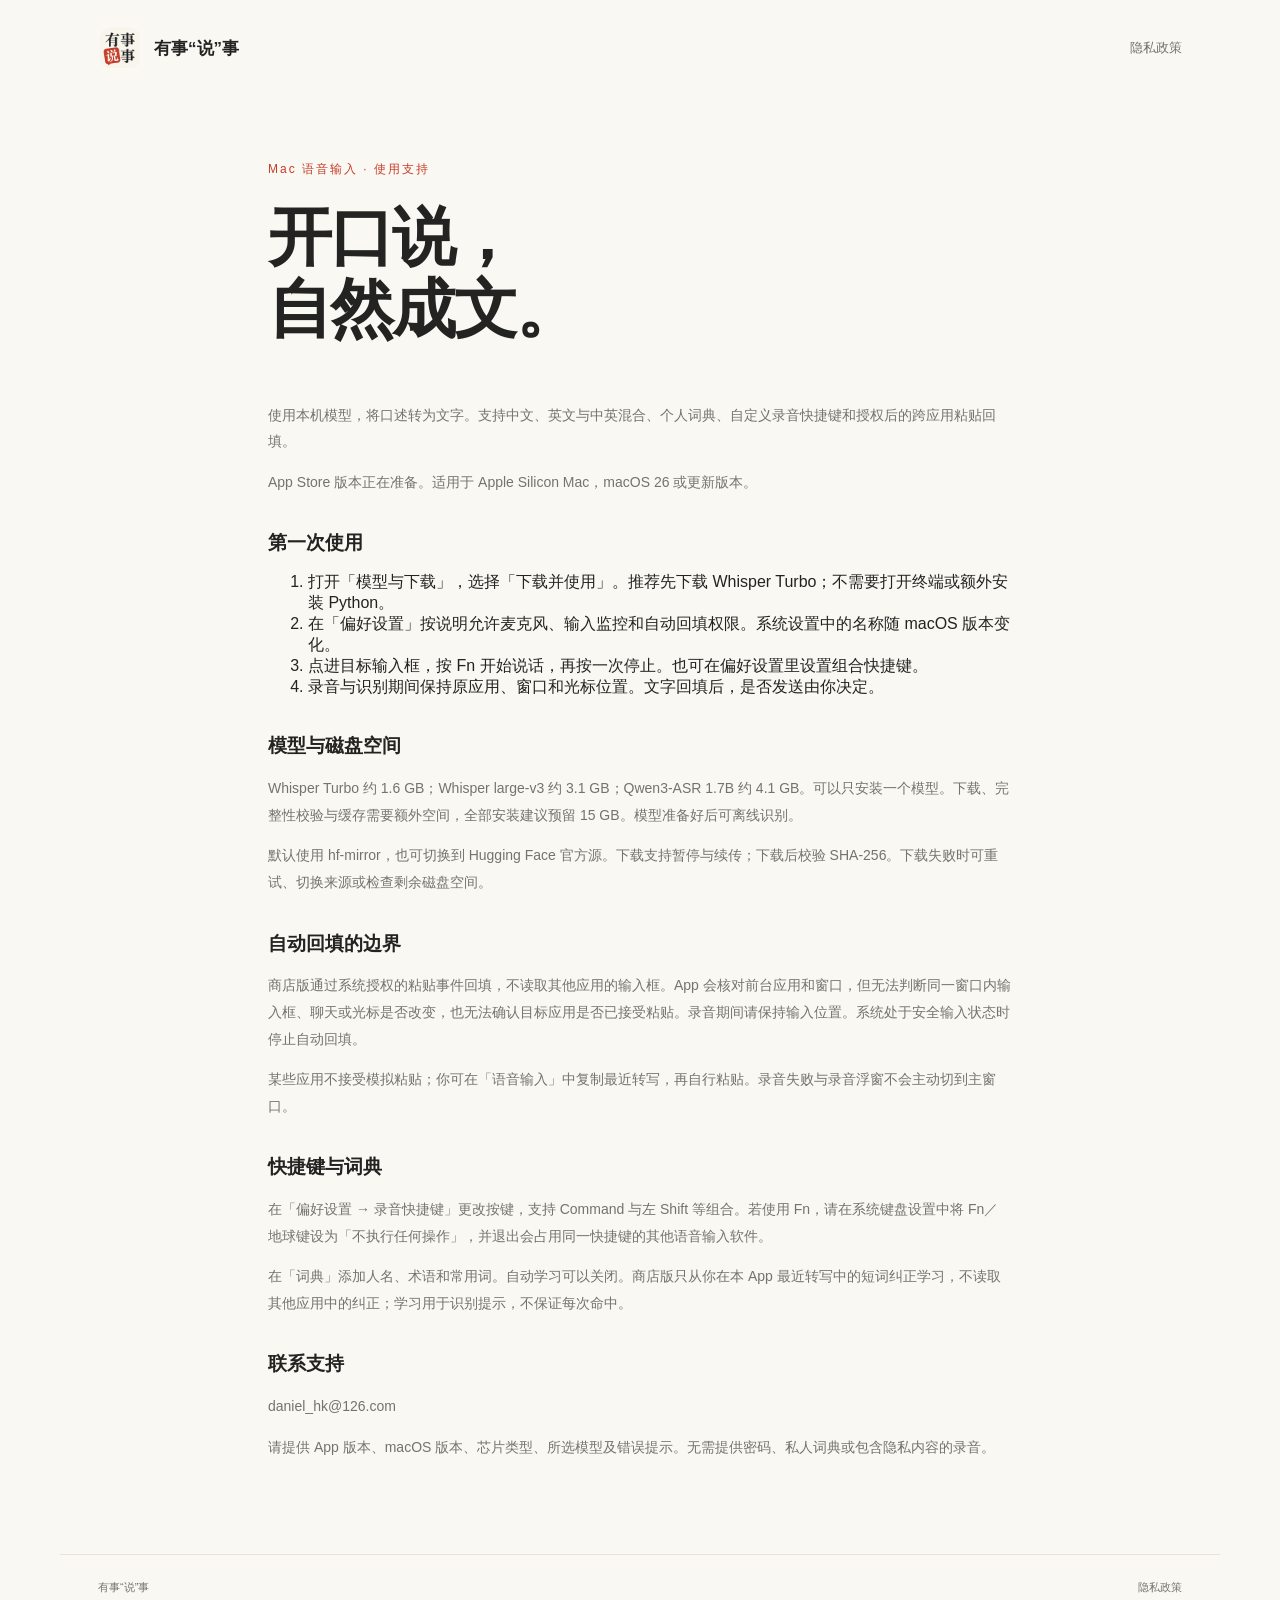
==== index.html @ 4fef999d "Publish support and privacy pages for the Mac app" ====
<!doctype html>
<html lang="zh-CN"><head><meta charset="utf-8"><meta name="viewport" content="width=device-width,initial-scale=1"><meta name="description" content="有事说事 Mac 语音输入的使用帮助、模型下载说明与联系支持。"><title>有事“说”事 · 使用支持</title><link rel="stylesheet" href="styles.css"></head>
<body><header><a class="brand" href="index.html"><img src="logo.png" alt="有事说事标志"><span>有事“说”事</span></a><nav><a href="privacy.html">隐私政策</a></nav></header>
<main class="policy"><div class="eyebrow">Mac 语音输入 · 使用支持</div><h1>开口说，<br>自然成文。</h1><p>使用本机模型，将口述转为文字。支持中文、英文与中英混合、个人词典、自定义录音快捷键和授权后的跨应用粘贴回填。</p><p>App Store 版本正在准备。适用于 Apple Silicon Mac，macOS 26 或更新版本。</p>
<h2>第一次使用</h2><ol><li>打开「模型与下载」，选择「下载并使用」。推荐先下载 Whisper Turbo；不需要打开终端或额外安装 Python。</li><li>在「偏好设置」按说明允许麦克风、输入监控和自动回填权限。系统设置中的名称随 macOS 版本变化。</li><li>点进目标输入框，按 Fn 开始说话，再按一次停止。也可在偏好设置里设置组合快捷键。</li><li>录音与识别期间保持原应用、窗口和光标位置。文字回填后，是否发送由你决定。</li></ol>
<h2>模型与磁盘空间</h2><p>Whisper Turbo 约 1.6 GB；Whisper large-v3 约 3.1 GB；Qwen3-ASR 1.7B 约 4.1 GB。可以只安装一个模型。下载、完整性校验与缓存需要额外空间，全部安装建议预留 15 GB。模型准备好后可离线识别。</p><p>默认使用 hf-mirror，也可切换到 Hugging Face 官方源。下载支持暂停与续传；下载后校验 SHA-256。下载失败时可重试、切换来源或检查剩余磁盘空间。</p>
<h2>自动回填的边界</h2><p>商店版通过系统授权的粘贴事件回填，不读取其他应用的输入框。App 会核对前台应用和窗口，但无法判断同一窗口内输入框、聊天或光标是否改变，也无法确认目标应用是否已接受粘贴。录音期间请保持输入位置。系统处于安全输入状态时停止自动回填。</p><p>某些应用不接受模拟粘贴；你可在「语音输入」中复制最近转写，再自行粘贴。录音失败与录音浮窗不会主动切到主窗口。</p>
<h2>快捷键与词典</h2><p>在「偏好设置 → 录音快捷键」更改按键，支持 Command 与左 Shift 等组合。若使用 Fn，请在系统键盘设置中将 Fn／地球键设为「不执行任何操作」，并退出会占用同一快捷键的其他语音输入软件。</p><p>在「词典」添加人名、术语和常用词。自动学习可以关闭。商店版只从你在本 App 最近转写中的短词纠正学习，不读取其他应用中的纠正；学习用于识别提示，不保证每次命中。</p>
<h2>联系支持</h2><p><a href="mailto:daniel_hk@126.com">daniel_hk@126.com</a></p><p>请提供 App 版本、macOS 版本、芯片类型、所选模型及错误提示。无需提供密码、私人词典或包含隐私内容的录音。</p></main>
<footer><span>有事“说”事</span><a href="privacy.html">隐私政策</a></footer></body></html>
---- styles.css ----
@charset "UTF-8";
:root{--paper:#faf8f3;--ink:#232321;--muted:#74736e;--accent:#c63d29;--line:#e8e4dc;font-family:-apple-system,BlinkMacSystemFont,"PingFang SC",sans-serif;color:var(--ink);background:var(--paper)}*{box-sizing:border-box}body{margin:0}a{color:inherit;text-decoration:none}header,main,footer{max-width:1160px;margin:auto}header{padding:26px 38px;display:flex;align-items:center;justify-content:space-between}.brand{display:flex;align-items:center;gap:12px;font-size:17px;font-weight:650}.brand img{width:44px;height:44px;border-radius:11px}nav{display:flex;gap:28px;font-size:13px;color:var(--muted)}nav a:hover,footer a:hover{color:var(--accent)}main{padding:0 38px}.hero{padding:75px 0 92px;border-bottom:1px solid var(--line)}.eyebrow{font-size:12px;letter-spacing:2px;color:var(--accent)}h1{font-family:"Songti SC","STSong",serif;font-size:clamp(72px,8vw,112px);line-height:1.13;letter-spacing:-5px;margin:24px 0 28px;font-weight:800}h1 span{color:var(--accent)}.intro{font-size:19px;line-height:1.9;color:var(--muted);margin:0 0 30px}.download{display:flex;align-items:center;gap:16px;flex-wrap:wrap}.button{border:0;display:inline-flex;align-items:center;gap:15px;padding:15px 24px;border-radius:100px;background:var(--ink);color:white;font-size:15px;font-weight:550}.button:hover{background:var(--accent)}.preview{font-size:14px;padding:14px 22px;background:#ece8de;border-radius:100px;color:#716858}.fine{font-size:11px;color:var(--muted);margin:15px 0}.note{font-size:12px;color:var(--muted);line-height:1.8}.features{display:grid;grid-template-columns:repeat(3,1fr);gap:40px;padding:48px 0 70px}.number{font-size:11px;color:var(--accent);letter-spacing:2px}.features h2{font-size:19px;margin-top:20px}.features p,.start p,.faq p,.policy p{font-size:14px;color:var(--muted);line-height:1.9}.start{display:grid;grid-template-columns:1fr 1fr;gap:60px;padding:65px 0;border-top:1px solid var(--line);border-bottom:1px solid var(--line);scroll-margin-top:25px}.start h2{font-family:"Songti SC",serif;font-size:48px;line-height:1.35;margin:18px 0}.start ol{margin:0;list-style:none;padding:0;counter-reset:steps}.start li{position:relative;padding:0 0 20px 46px;counter-increment:steps}.start li:before{content:counter(steps,decimal-leading-zero);position:absolute;left:0;top:3px;color:var(--accent);font-size:12px}.start li strong{font-size:16px}.start li p{margin:8px 0}.faq{padding:55px 0 70px;max-width:770px}.faq>h2{font-size:25px;margin-bottom:28px}details{border-bottom:1px solid var(--line);padding:19px 0}summary{cursor:pointer;font-size:15px;font-weight:550}details p{margin:14px 0 3px}footer{padding:25px 38px 38px;border-top:1px solid var(--line);font-size:11px;color:var(--muted);display:flex;justify-content:space-between;gap:15px}.policy{max-width:820px;padding-top:65px;padding-bottom:80px}.policy h1{font-size:64px;letter-spacing:-2px;margin-bottom:55px}.policy h2{font-size:19px;margin-top:35px}.checksum{font-size:11px;color:var(--muted);word-break:break-all;max-width:680px;line-height:1.8}.download-note{font-size:12px;color:var(--muted)}@media(max-width:700px){header{padding:20px 22px}.brand{font-size:15px}.brand img{width:35px;height:35px}nav{gap:15px;font-size:12px}main{padding:0 24px}.hero{padding:55px 0 65px}h1{letter-spacing:-3px}.intro{font-size:16px}.features{grid-template-columns:1fr;gap:22px;padding:35px 0 48px}.features article{padding:10px 0}.features h2{margin:13px 0}.start{grid-template-columns:1fr;gap:28px;padding:44px 0}.start h2{font-size:38px}.faq{padding:40px 0 55px}footer{padding:25px 24px;flex-direction:column}.desktop{display:none}.policy{padding-top:40px}.policy h1{font-size:52px}.eyebrow{letter-spacing:1px}}
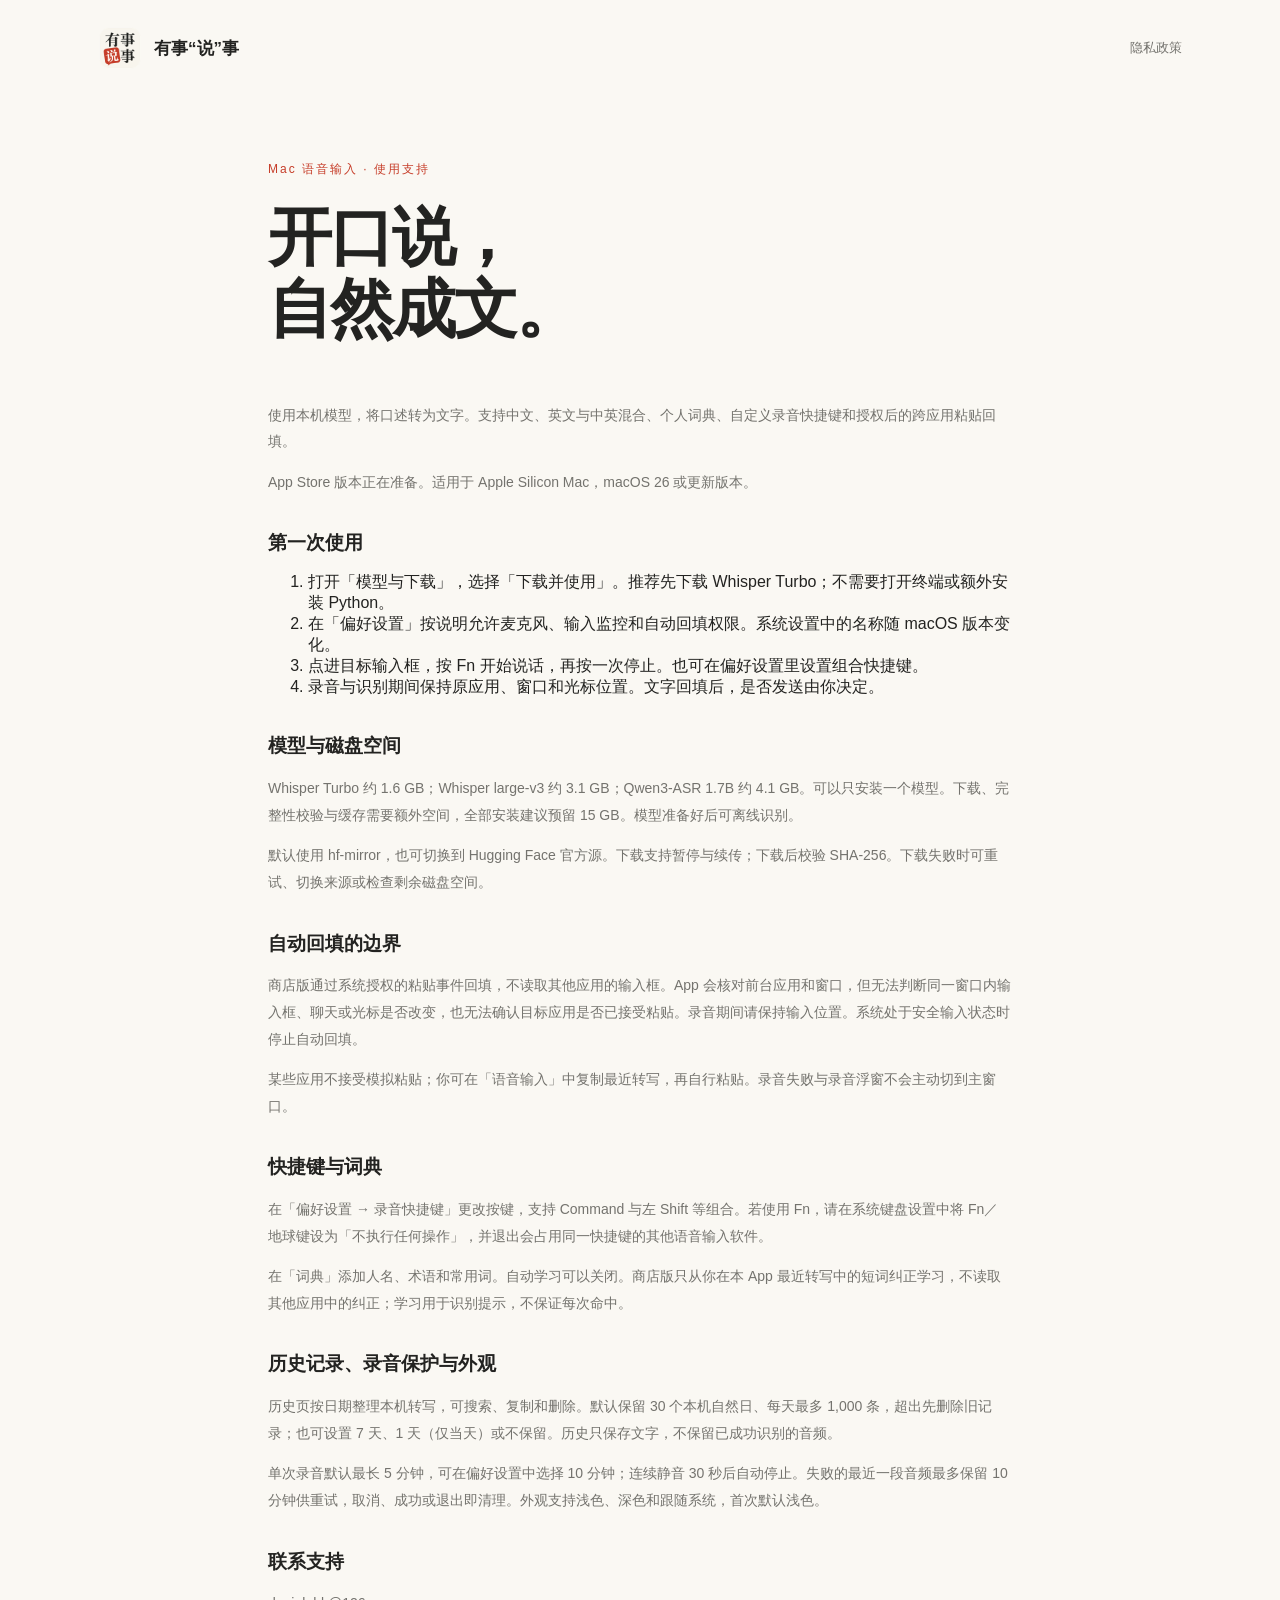
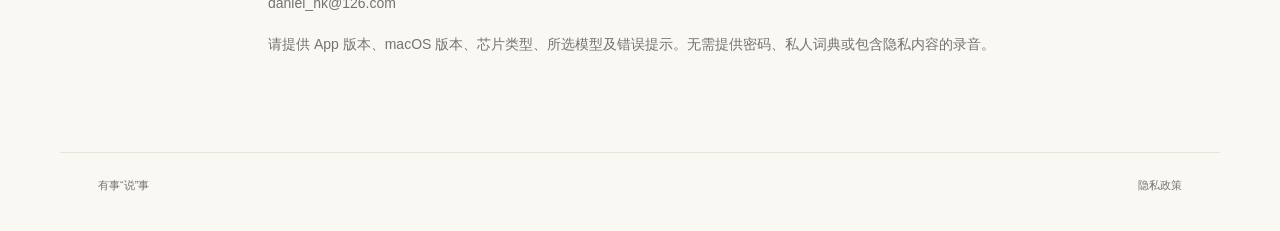
==== commit 0d520fab: "Document local history retention and recording cleanup" ====
--- a/index.html
+++ b/index.html
@@ -6,5 +6,6 @@
 <h2>模型与磁盘空间</h2><p>Whisper Turbo 约 1.6 GB；Whisper large-v3 约 3.1 GB；Qwen3-ASR 1.7B 约 4.1 GB。可以只安装一个模型。下载、完整性校验与缓存需要额外空间，全部安装建议预留 15 GB。模型准备好后可离线识别。</p><p>默认使用 hf-mirror，也可切换到 Hugging Face 官方源。下载支持暂停与续传；下载后校验 SHA-256。下载失败时可重试、切换来源或检查剩余磁盘空间。</p>
 <h2>自动回填的边界</h2><p>商店版通过系统授权的粘贴事件回填，不读取其他应用的输入框。App 会核对前台应用和窗口，但无法判断同一窗口内输入框、聊天或光标是否改变，也无法确认目标应用是否已接受粘贴。录音期间请保持输入位置。系统处于安全输入状态时停止自动回填。</p><p>某些应用不接受模拟粘贴；你可在「语音输入」中复制最近转写，再自行粘贴。录音失败与录音浮窗不会主动切到主窗口。</p>
 <h2>快捷键与词典</h2><p>在「偏好设置 → 录音快捷键」更改按键，支持 Command 与左 Shift 等组合。若使用 Fn，请在系统键盘设置中将 Fn／地球键设为「不执行任何操作」，并退出会占用同一快捷键的其他语音输入软件。</p><p>在「词典」添加人名、术语和常用词。自动学习可以关闭。商店版只从你在本 App 最近转写中的短词纠正学习，不读取其他应用中的纠正；学习用于识别提示，不保证每次命中。</p>
+<h2>历史记录、录音保护与外观</h2><p>历史页按日期整理本机转写，可搜索、复制和删除。默认保留 30 个本机自然日、每天最多 1,000 条，超出先删除旧记录；也可设置 7 天、1 天（仅当天）或不保留。历史只保存文字，不保留已成功识别的音频。</p><p>单次录音默认最长 5 分钟，可在偏好设置中选择 10 分钟；连续静音 30 秒后自动停止。失败的最近一段音频最多保留 10 分钟供重试，取消、成功或退出即清理。外观支持浅色、深色和跟随系统，首次默认浅色。</p>
 <h2>联系支持</h2><p><a href="mailto:daniel_hk@126.com">daniel_hk@126.com</a></p><p>请提供 App 版本、macOS 版本、芯片类型、所选模型及错误提示。无需提供密码、私人词典或包含隐私内容的录音。</p></main>
 <footer><span>有事“说”事</span><a href="privacy.html">隐私政策</a></footer></body></html>
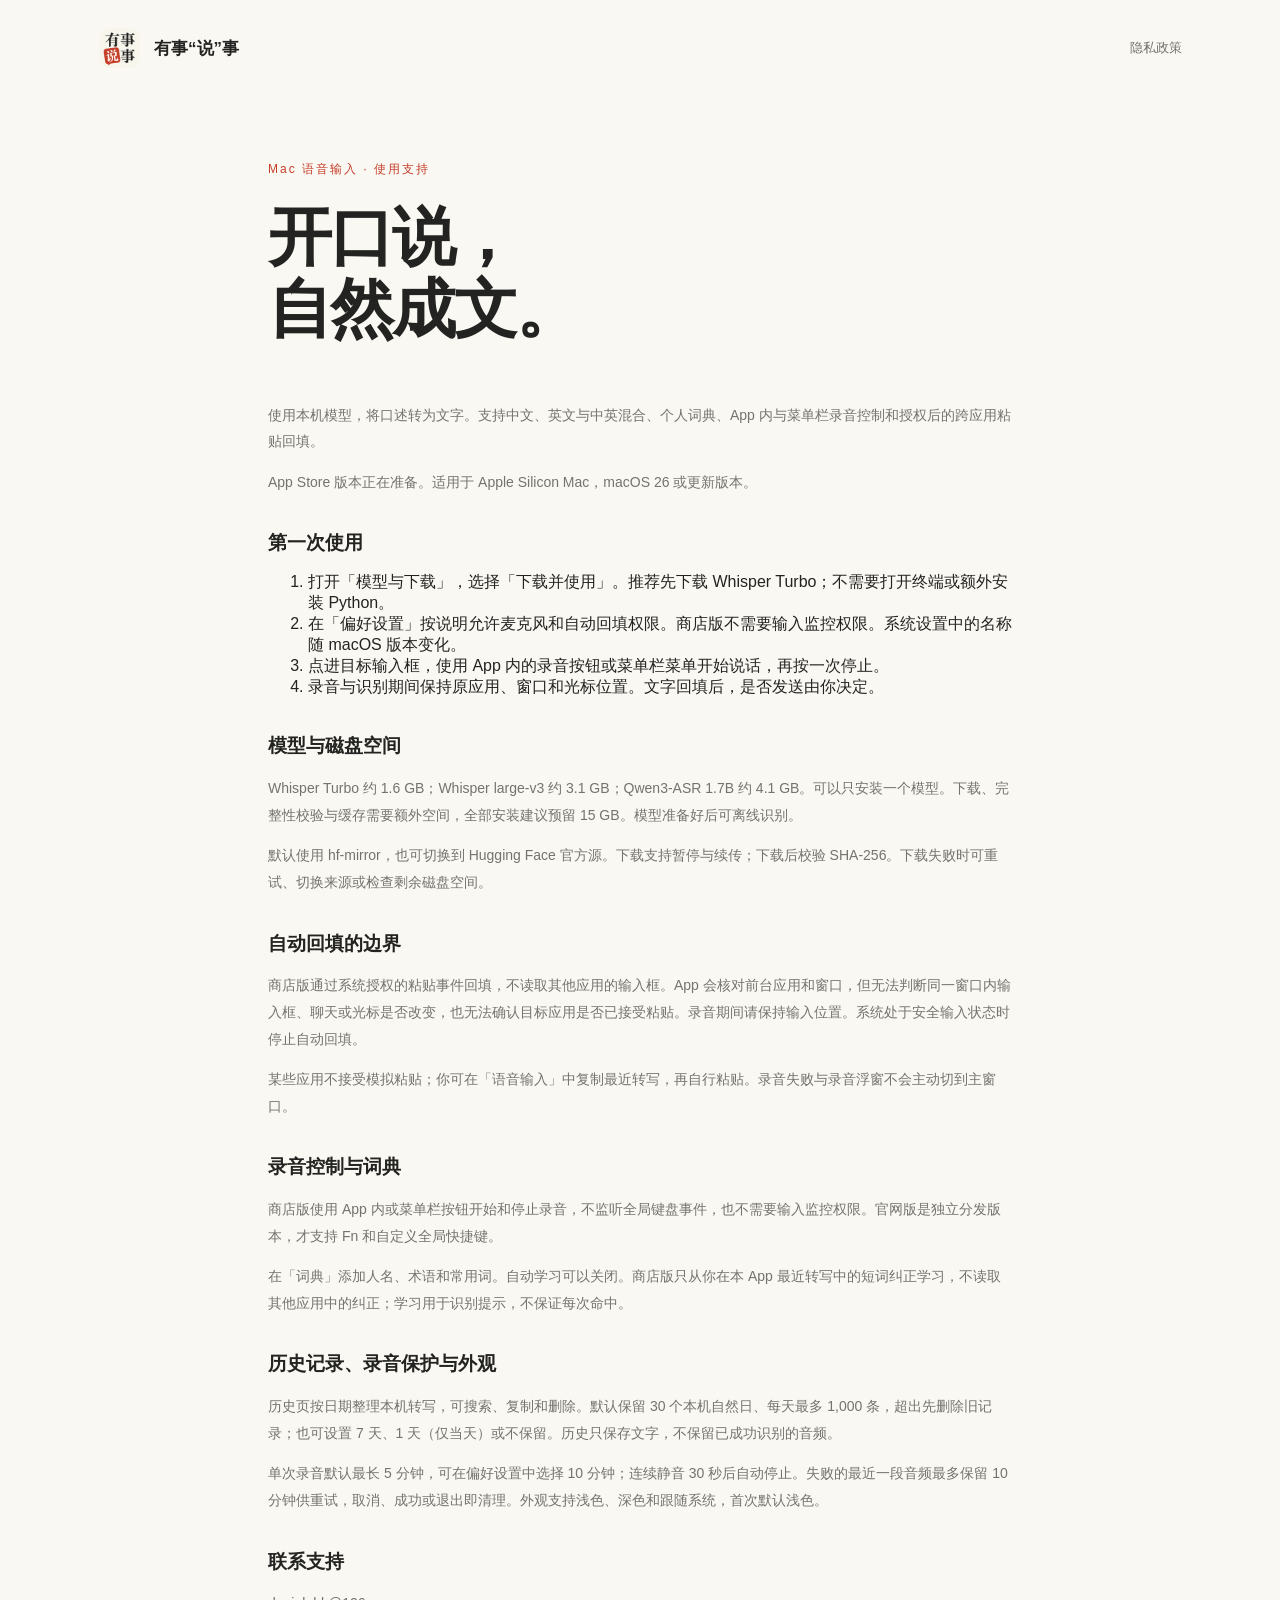
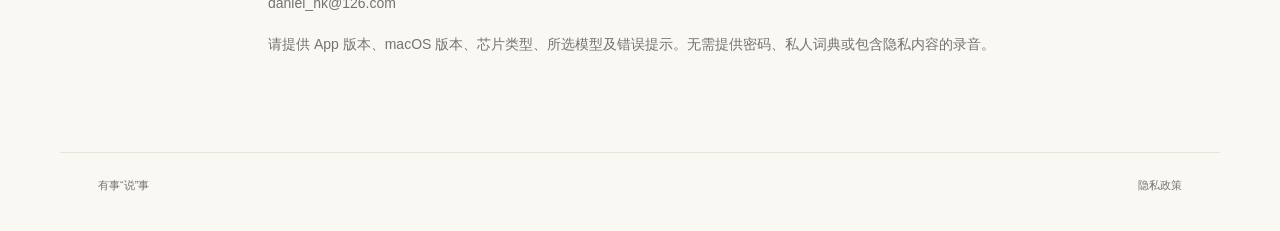
==== commit 4b777fc9: "Update store recording controls and privacy for build 8" ====
--- a/index.html
+++ b/index.html
@@ -1,11 +1,11 @@
 <!doctype html>
 <html lang="zh-CN"><head><meta charset="utf-8"><meta name="viewport" content="width=device-width,initial-scale=1"><meta name="description" content="有事说事 Mac 语音输入的使用帮助、模型下载说明与联系支持。"><title>有事“说”事 · 使用支持</title><link rel="stylesheet" href="styles.css"></head>
 <body><header><a class="brand" href="index.html"><img src="logo.png" alt="有事说事标志"><span>有事“说”事</span></a><nav><a href="privacy.html">隐私政策</a></nav></header>
-<main class="policy"><div class="eyebrow">Mac 语音输入 · 使用支持</div><h1>开口说，<br>自然成文。</h1><p>使用本机模型，将口述转为文字。支持中文、英文与中英混合、个人词典、自定义录音快捷键和授权后的跨应用粘贴回填。</p><p>App Store 版本正在准备。适用于 Apple Silicon Mac，macOS 26 或更新版本。</p>
-<h2>第一次使用</h2><ol><li>打开「模型与下载」，选择「下载并使用」。推荐先下载 Whisper Turbo；不需要打开终端或额外安装 Python。</li><li>在「偏好设置」按说明允许麦克风、输入监控和自动回填权限。系统设置中的名称随 macOS 版本变化。</li><li>点进目标输入框，按 Fn 开始说话，再按一次停止。也可在偏好设置里设置组合快捷键。</li><li>录音与识别期间保持原应用、窗口和光标位置。文字回填后，是否发送由你决定。</li></ol>
+<main class="policy"><div class="eyebrow">Mac 语音输入 · 使用支持</div><h1>开口说，<br>自然成文。</h1><p>使用本机模型，将口述转为文字。支持中文、英文与中英混合、个人词典、App 内与菜单栏录音控制和授权后的跨应用粘贴回填。</p><p>App Store 版本正在准备。适用于 Apple Silicon Mac，macOS 26 或更新版本。</p>
+<h2>第一次使用</h2><ol><li>打开「模型与下载」，选择「下载并使用」。推荐先下载 Whisper Turbo；不需要打开终端或额外安装 Python。</li><li>在「偏好设置」按说明允许麦克风和自动回填权限。商店版不需要输入监控权限。系统设置中的名称随 macOS 版本变化。</li><li>点进目标输入框，使用 App 内的录音按钮或菜单栏菜单开始说话，再按一次停止。</li><li>录音与识别期间保持原应用、窗口和光标位置。文字回填后，是否发送由你决定。</li></ol>
 <h2>模型与磁盘空间</h2><p>Whisper Turbo 约 1.6 GB；Whisper large-v3 约 3.1 GB；Qwen3-ASR 1.7B 约 4.1 GB。可以只安装一个模型。下载、完整性校验与缓存需要额外空间，全部安装建议预留 15 GB。模型准备好后可离线识别。</p><p>默认使用 hf-mirror，也可切换到 Hugging Face 官方源。下载支持暂停与续传；下载后校验 SHA-256。下载失败时可重试、切换来源或检查剩余磁盘空间。</p>
 <h2>自动回填的边界</h2><p>商店版通过系统授权的粘贴事件回填，不读取其他应用的输入框。App 会核对前台应用和窗口，但无法判断同一窗口内输入框、聊天或光标是否改变，也无法确认目标应用是否已接受粘贴。录音期间请保持输入位置。系统处于安全输入状态时停止自动回填。</p><p>某些应用不接受模拟粘贴；你可在「语音输入」中复制最近转写，再自行粘贴。录音失败与录音浮窗不会主动切到主窗口。</p>
-<h2>快捷键与词典</h2><p>在「偏好设置 → 录音快捷键」更改按键，支持 Command 与左 Shift 等组合。若使用 Fn，请在系统键盘设置中将 Fn／地球键设为「不执行任何操作」，并退出会占用同一快捷键的其他语音输入软件。</p><p>在「词典」添加人名、术语和常用词。自动学习可以关闭。商店版只从你在本 App 最近转写中的短词纠正学习，不读取其他应用中的纠正；学习用于识别提示，不保证每次命中。</p>
+<h2>录音控制与词典</h2><p>商店版使用 App 内或菜单栏按钮开始和停止录音，不监听全局键盘事件，也不需要输入监控权限。官网版是独立分发版本，才支持 Fn 和自定义全局快捷键。</p><p>在「词典」添加人名、术语和常用词。自动学习可以关闭。商店版只从你在本 App 最近转写中的短词纠正学习，不读取其他应用中的纠正；学习用于识别提示，不保证每次命中。</p>
 <h2>历史记录、录音保护与外观</h2><p>历史页按日期整理本机转写，可搜索、复制和删除。默认保留 30 个本机自然日、每天最多 1,000 条，超出先删除旧记录；也可设置 7 天、1 天（仅当天）或不保留。历史只保存文字，不保留已成功识别的音频。</p><p>单次录音默认最长 5 分钟，可在偏好设置中选择 10 分钟；连续静音 30 秒后自动停止。失败的最近一段音频最多保留 10 分钟供重试，取消、成功或退出即清理。外观支持浅色、深色和跟随系统，首次默认浅色。</p>
 <h2>联系支持</h2><p><a href="mailto:daniel_hk@126.com">daniel_hk@126.com</a></p><p>请提供 App 版本、macOS 版本、芯片类型、所选模型及错误提示。无需提供密码、私人词典或包含隐私内容的录音。</p></main>
 <footer><span>有事“说”事</span><a href="privacy.html">隐私政策</a></footer></body></html>
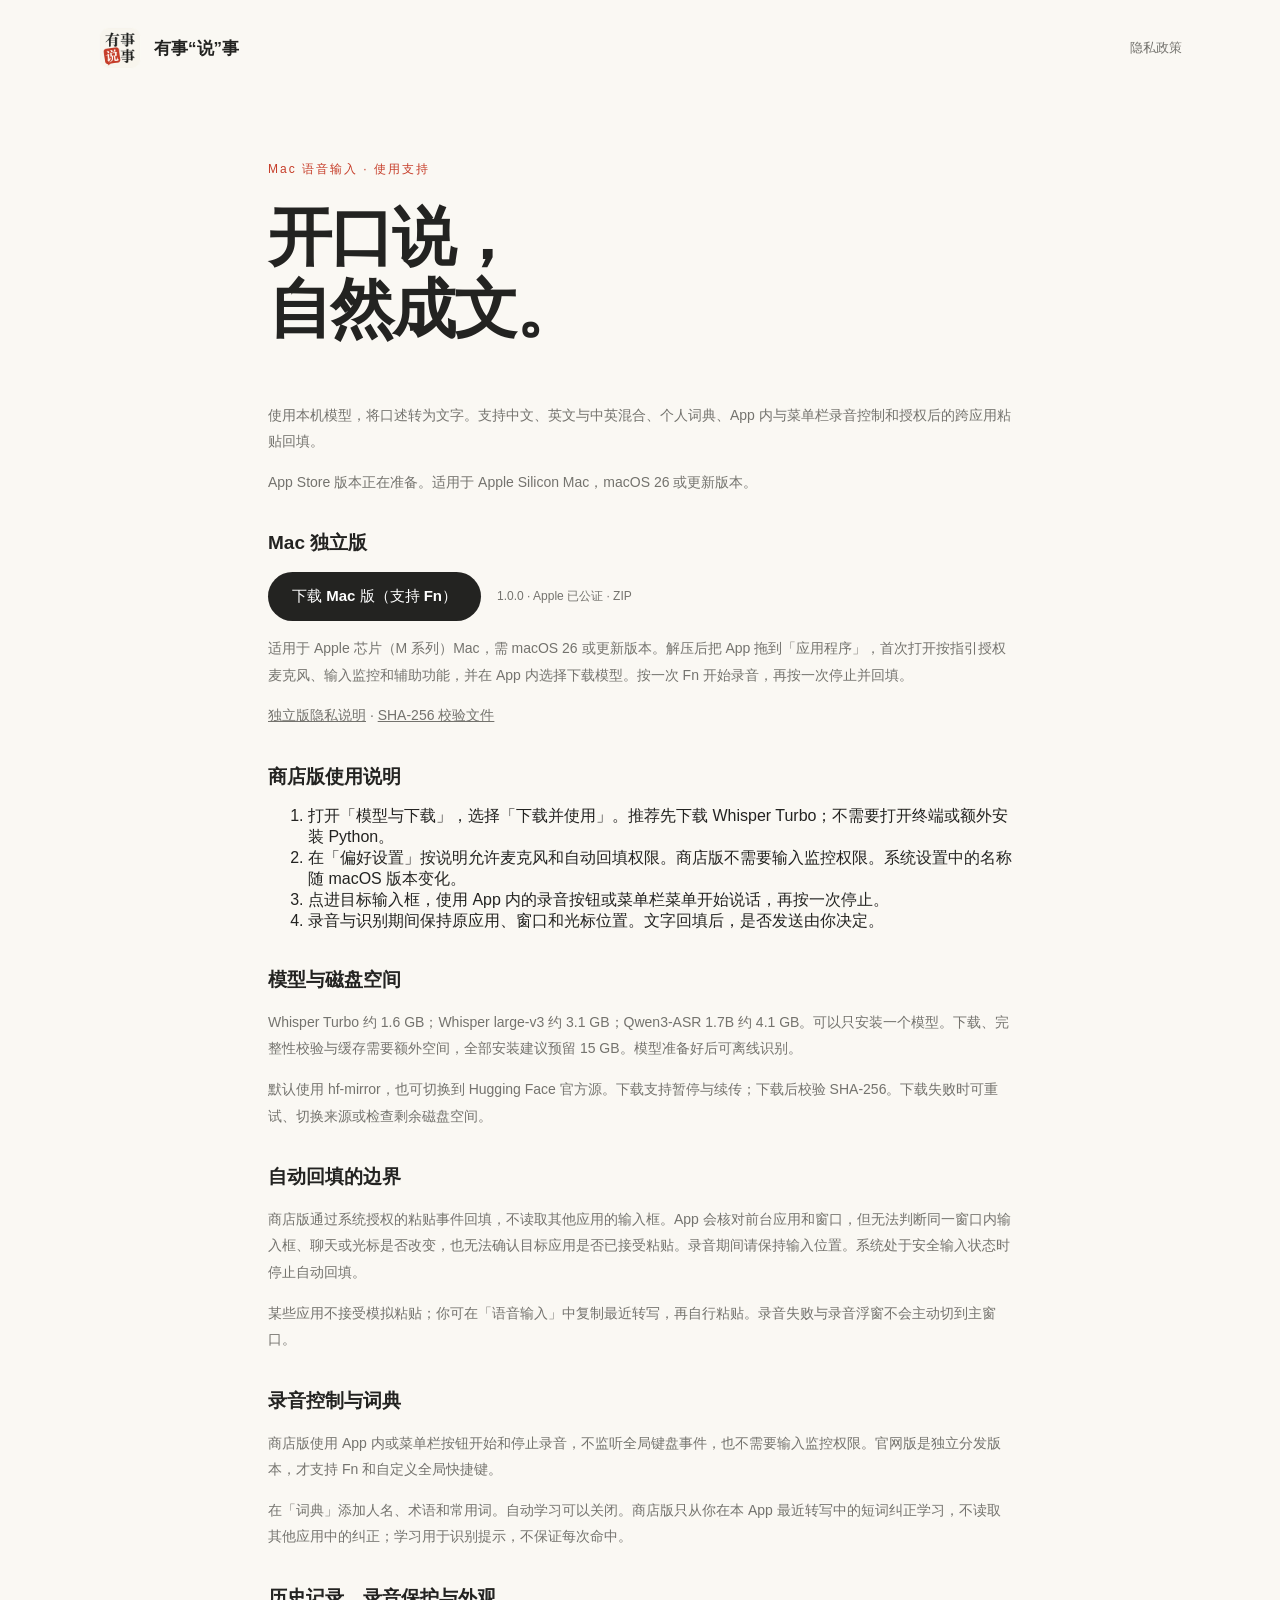
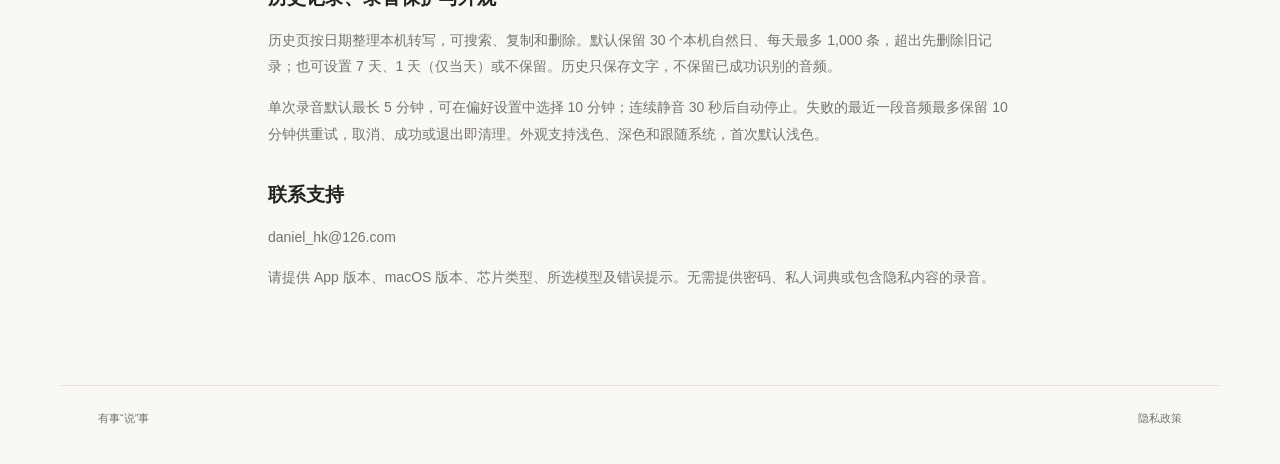
==== commit 8f48697e: "Add the notarized Mac download to the support page" ====
--- a/index.html
+++ b/index.html
@@ -2,7 +2,13 @@
 <html lang="zh-CN"><head><meta charset="utf-8"><meta name="viewport" content="width=device-width,initial-scale=1"><meta name="description" content="有事说事 Mac 语音输入的使用帮助、模型下载说明与联系支持。"><title>有事“说”事 · 使用支持</title><link rel="stylesheet" href="styles.css"></head>
 <body><header><a class="brand" href="index.html"><img src="logo.png" alt="有事说事标志"><span>有事“说”事</span></a><nav><a href="privacy.html">隐私政策</a></nav></header>
 <main class="policy"><div class="eyebrow">Mac 语音输入 · 使用支持</div><h1>开口说，<br>自然成文。</h1><p>使用本机模型，将口述转为文字。支持中文、英文与中英混合、个人词典、App 内与菜单栏录音控制和授权后的跨应用粘贴回填。</p><p>App Store 版本正在准备。适用于 Apple Silicon Mac，macOS 26 或更新版本。</p>
-<h2>第一次使用</h2><ol><li>打开「模型与下载」，选择「下载并使用」。推荐先下载 Whisper Turbo；不需要打开终端或额外安装 Python。</li><li>在「偏好设置」按说明允许麦克风和自动回填权限。商店版不需要输入监控权限。系统设置中的名称随 macOS 版本变化。</li><li>点进目标输入框，使用 App 内的录音按钮或菜单栏菜单开始说话，再按一次停止。</li><li>录音与识别期间保持原应用、窗口和光标位置。文字回填后，是否发送由你决定。</li></ol>
+<section id="download-mac" aria-labelledby="download-title">
+<h2 id="download-title">Mac 独立版</h2>
+<div class="download"><a class="button" href="https://danielxu123.github.io/youshi-shuoshi-support/downloads/youshi-shuoshi-mac-arm64-1.0.0.zip" download>下载 Mac 版（支持 Fn）</a><span class="download-note">1.0.0 · Apple 已公证 · ZIP</span></div>
+<p>适用于 Apple 芯片（M 系列）Mac，需 macOS 26 或更新版本。解压后把 App 拖到「应用程序」，首次打开按指引授权麦克风、输入监控和辅助功能，并在 App 内选择下载模型。按一次 Fn 开始录音，再按一次停止并回填。</p>
+<p><a href="https://danielxu123.github.io/youshi-shuoshi-support/privacy-website.html"><u>独立版隐私说明</u></a> · <a href="https://danielxu123.github.io/youshi-shuoshi-support/downloads/youshi-shuoshi-mac-arm64-1.0.0.zip.sha256"><u>SHA-256 校验文件</u></a></p>
+</section>
+<h2>商店版使用说明</h2><ol><li>打开「模型与下载」，选择「下载并使用」。推荐先下载 Whisper Turbo；不需要打开终端或额外安装 Python。</li><li>在「偏好设置」按说明允许麦克风和自动回填权限。商店版不需要输入监控权限。系统设置中的名称随 macOS 版本变化。</li><li>点进目标输入框，使用 App 内的录音按钮或菜单栏菜单开始说话，再按一次停止。</li><li>录音与识别期间保持原应用、窗口和光标位置。文字回填后，是否发送由你决定。</li></ol>
 <h2>模型与磁盘空间</h2><p>Whisper Turbo 约 1.6 GB；Whisper large-v3 约 3.1 GB；Qwen3-ASR 1.7B 约 4.1 GB。可以只安装一个模型。下载、完整性校验与缓存需要额外空间，全部安装建议预留 15 GB。模型准备好后可离线识别。</p><p>默认使用 hf-mirror，也可切换到 Hugging Face 官方源。下载支持暂停与续传；下载后校验 SHA-256。下载失败时可重试、切换来源或检查剩余磁盘空间。</p>
 <h2>自动回填的边界</h2><p>商店版通过系统授权的粘贴事件回填，不读取其他应用的输入框。App 会核对前台应用和窗口，但无法判断同一窗口内输入框、聊天或光标是否改变，也无法确认目标应用是否已接受粘贴。录音期间请保持输入位置。系统处于安全输入状态时停止自动回填。</p><p>某些应用不接受模拟粘贴；你可在「语音输入」中复制最近转写，再自行粘贴。录音失败与录音浮窗不会主动切到主窗口。</p>
 <h2>录音控制与词典</h2><p>商店版使用 App 内或菜单栏按钮开始和停止录音，不监听全局键盘事件，也不需要输入监控权限。官网版是独立分发版本，才支持 Fn 和自定义全局快捷键。</p><p>在「词典」添加人名、术语和常用词。自动学习可以关闭。商店版只从你在本 App 最近转写中的短词纠正学习，不读取其他应用中的纠正；学习用于识别提示，不保证每次命中。</p>
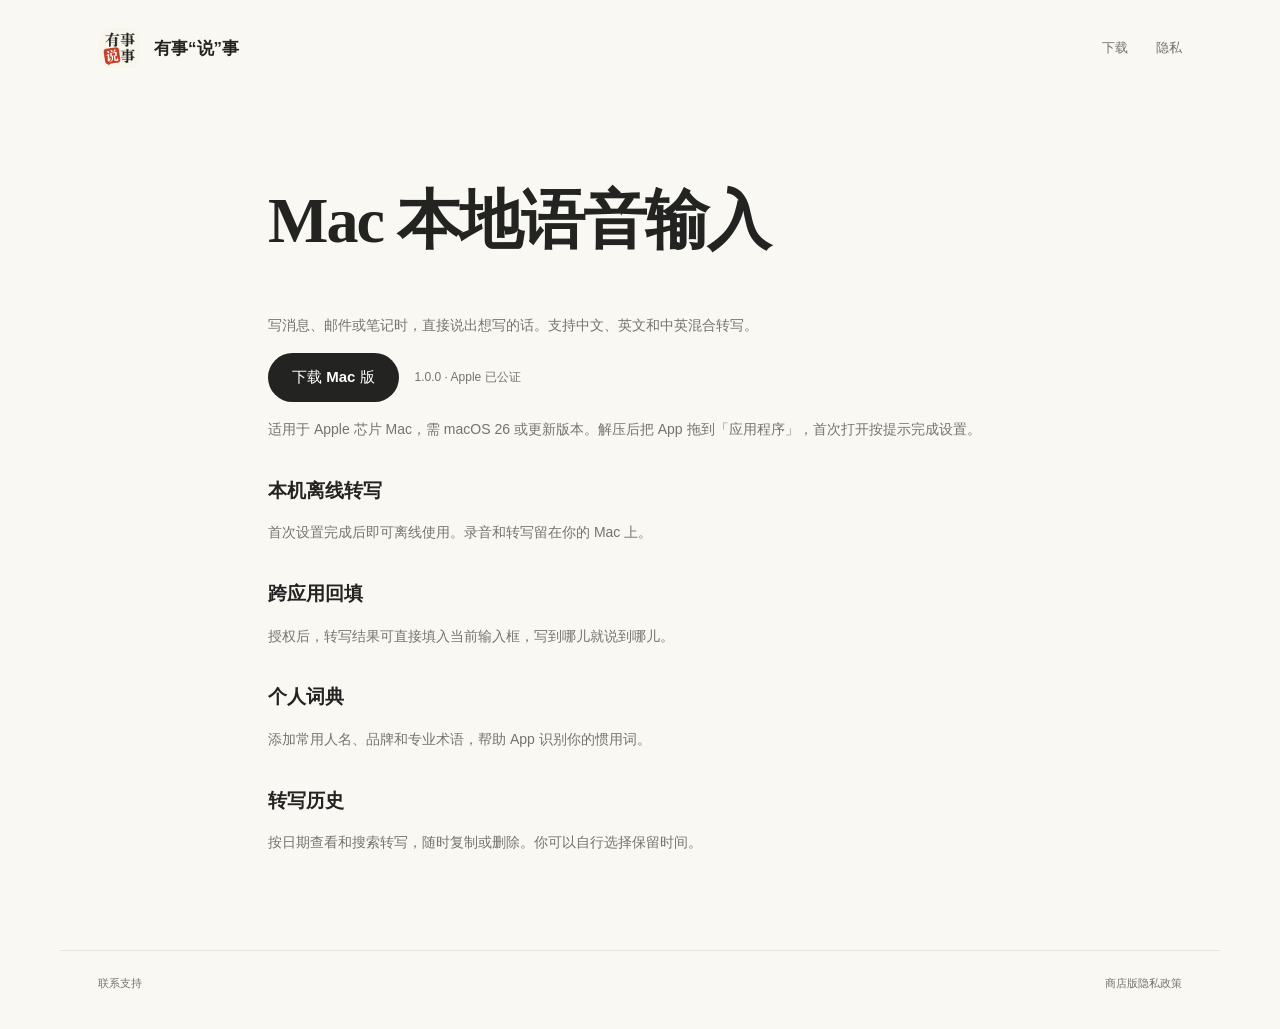
==== commit 245ae026: "Simplify the Mac app introduction" ====
--- a/index.html
+++ b/index.html
@@ -1,17 +1,54 @@
 <!doctype html>
-<html lang="zh-CN"><head><meta charset="utf-8"><meta name="viewport" content="width=device-width,initial-scale=1"><meta name="description" content="有事说事 Mac 语音输入的使用帮助、模型下载说明与联系支持。"><title>有事“说”事 · 使用支持</title><link rel="stylesheet" href="styles.css"></head>
-<body><header><a class="brand" href="index.html"><img src="logo.png" alt="有事说事标志"><span>有事“说”事</span></a><nav><a href="privacy.html">隐私政策</a></nav></header>
-<main class="policy"><div class="eyebrow">Mac 语音输入 · 使用支持</div><h1>开口说，<br>自然成文。</h1><p>使用本机模型，将口述转为文字。支持中文、英文与中英混合、个人词典、App 内与菜单栏录音控制和授权后的跨应用粘贴回填。</p><p>App Store 版本正在准备。适用于 Apple Silicon Mac，macOS 26 或更新版本。</p>
-<section id="download-mac" aria-labelledby="download-title">
-<h2 id="download-title">Mac 独立版</h2>
-<div class="download"><a class="button" href="https://danielxu123.github.io/youshi-shuoshi-support/downloads/youshi-shuoshi-mac-arm64-1.0.0.zip" download>下载 Mac 版（支持 Fn）</a><span class="download-note">1.0.0 · Apple 已公证 · ZIP</span></div>
-<p>适用于 Apple 芯片（M 系列）Mac，需 macOS 26 或更新版本。解压后把 App 拖到「应用程序」，首次打开按指引授权麦克风、输入监控和辅助功能，并在 App 内选择下载模型。按一次 Fn 开始录音，再按一次停止并回填。</p>
-<p><a href="https://danielxu123.github.io/youshi-shuoshi-support/privacy-website.html"><u>独立版隐私说明</u></a> · <a href="https://danielxu123.github.io/youshi-shuoshi-support/downloads/youshi-shuoshi-mac-arm64-1.0.0.zip.sha256"><u>SHA-256 校验文件</u></a></p>
-</section>
-<h2>商店版使用说明</h2><ol><li>打开「模型与下载」，选择「下载并使用」。推荐先下载 Whisper Turbo；不需要打开终端或额外安装 Python。</li><li>在「偏好设置」按说明允许麦克风和自动回填权限。商店版不需要输入监控权限。系统设置中的名称随 macOS 版本变化。</li><li>点进目标输入框，使用 App 内的录音按钮或菜单栏菜单开始说话，再按一次停止。</li><li>录音与识别期间保持原应用、窗口和光标位置。文字回填后，是否发送由你决定。</li></ol>
-<h2>模型与磁盘空间</h2><p>Whisper Turbo 约 1.6 GB；Whisper large-v3 约 3.1 GB；Qwen3-ASR 1.7B 约 4.1 GB。可以只安装一个模型。下载、完整性校验与缓存需要额外空间，全部安装建议预留 15 GB。模型准备好后可离线识别。</p><p>默认使用 hf-mirror，也可切换到 Hugging Face 官方源。下载支持暂停与续传；下载后校验 SHA-256。下载失败时可重试、切换来源或检查剩余磁盘空间。</p>
-<h2>自动回填的边界</h2><p>商店版通过系统授权的粘贴事件回填，不读取其他应用的输入框。App 会核对前台应用和窗口，但无法判断同一窗口内输入框、聊天或光标是否改变，也无法确认目标应用是否已接受粘贴。录音期间请保持输入位置。系统处于安全输入状态时停止自动回填。</p><p>某些应用不接受模拟粘贴；你可在「语音输入」中复制最近转写，再自行粘贴。录音失败与录音浮窗不会主动切到主窗口。</p>
-<h2>录音控制与词典</h2><p>商店版使用 App 内或菜单栏按钮开始和停止录音，不监听全局键盘事件，也不需要输入监控权限。官网版是独立分发版本，才支持 Fn 和自定义全局快捷键。</p><p>在「词典」添加人名、术语和常用词。自动学习可以关闭。商店版只从你在本 App 最近转写中的短词纠正学习，不读取其他应用中的纠正；学习用于识别提示，不保证每次命中。</p>
-<h2>历史记录、录音保护与外观</h2><p>历史页按日期整理本机转写，可搜索、复制和删除。默认保留 30 个本机自然日、每天最多 1,000 条，超出先删除旧记录；也可设置 7 天、1 天（仅当天）或不保留。历史只保存文字，不保留已成功识别的音频。</p><p>单次录音默认最长 5 分钟，可在偏好设置中选择 10 分钟；连续静音 30 秒后自动停止。失败的最近一段音频最多保留 10 分钟供重试，取消、成功或退出即清理。外观支持浅色、深色和跟随系统，首次默认浅色。</p>
-<h2>联系支持</h2><p><a href="mailto:daniel_hk@126.com">daniel_hk@126.com</a></p><p>请提供 App 版本、macOS 版本、芯片类型、所选模型及错误提示。无需提供密码、私人词典或包含隐私内容的录音。</p></main>
-<footer><span>有事“说”事</span><a href="privacy.html">隐私政策</a></footer></body></html>
+<html lang="zh-CN">
+<head>
+    <meta charset="utf-8">
+    <meta name="viewport" content="width=device-width, initial-scale=1">
+    <meta name="description" content="有事“说”事是一款 Mac 本地语音输入工具，支持中英混合转写、跨应用回填、个人词典和转写历史。">
+    <title>有事“说”事 · Mac 本地语音输入</title>
+    <link rel="stylesheet" href="styles.css">
+</head>
+<body>
+    <header>
+        <a class="brand" href="index.html">
+            <img src="logo.png" alt="">
+            <span>有事“说”事</span>
+        </a>
+        <nav aria-label="网站导航">
+            <a href="#download-mac">下载</a>
+            <a href="privacy-website.html">隐私</a>
+        </nav>
+    </header>
+
+    <main class="policy">
+        <h1>Mac 本地语音输入</h1>
+        <p>写消息、邮件或笔记时，直接说出想写的话。支持中文、英文和中英混合转写。</p>
+
+        <section id="download-mac" aria-label="下载 Mac 独立版">
+            <div class="download">
+                <a class="button" href="downloads/youshi-shuoshi-mac-arm64-1.0.0.zip" download>下载 Mac 版</a>
+                <span class="download-note">1.0.0 · Apple 已公证</span>
+            </div>
+            <p>适用于 Apple 芯片 Mac，需 macOS 26 或更新版本。解压后把 App 拖到「应用程序」，首次打开按提示完成设置。</p>
+        </section>
+
+        <section aria-label="主要功能">
+            <h2>本机离线转写</h2>
+            <p>首次设置完成后即可离线使用。录音和转写留在你的 Mac 上。</p>
+
+            <h2>跨应用回填</h2>
+            <p>授权后，转写结果可直接填入当前输入框，写到哪儿就说到哪儿。</p>
+
+            <h2>个人词典</h2>
+            <p>添加常用人名、品牌和专业术语，帮助 App 识别你的惯用词。</p>
+
+            <h2>转写历史</h2>
+            <p>按日期查看和搜索转写，随时复制或删除。你可以自行选择保留时间。</p>
+        </section>
+    </main>
+
+    <footer>
+        <a href="mailto:daniel_hk@126.com">联系支持</a>
+        <a href="privacy.html">商店版隐私政策</a>
+    </footer>
+</body>
+</html>
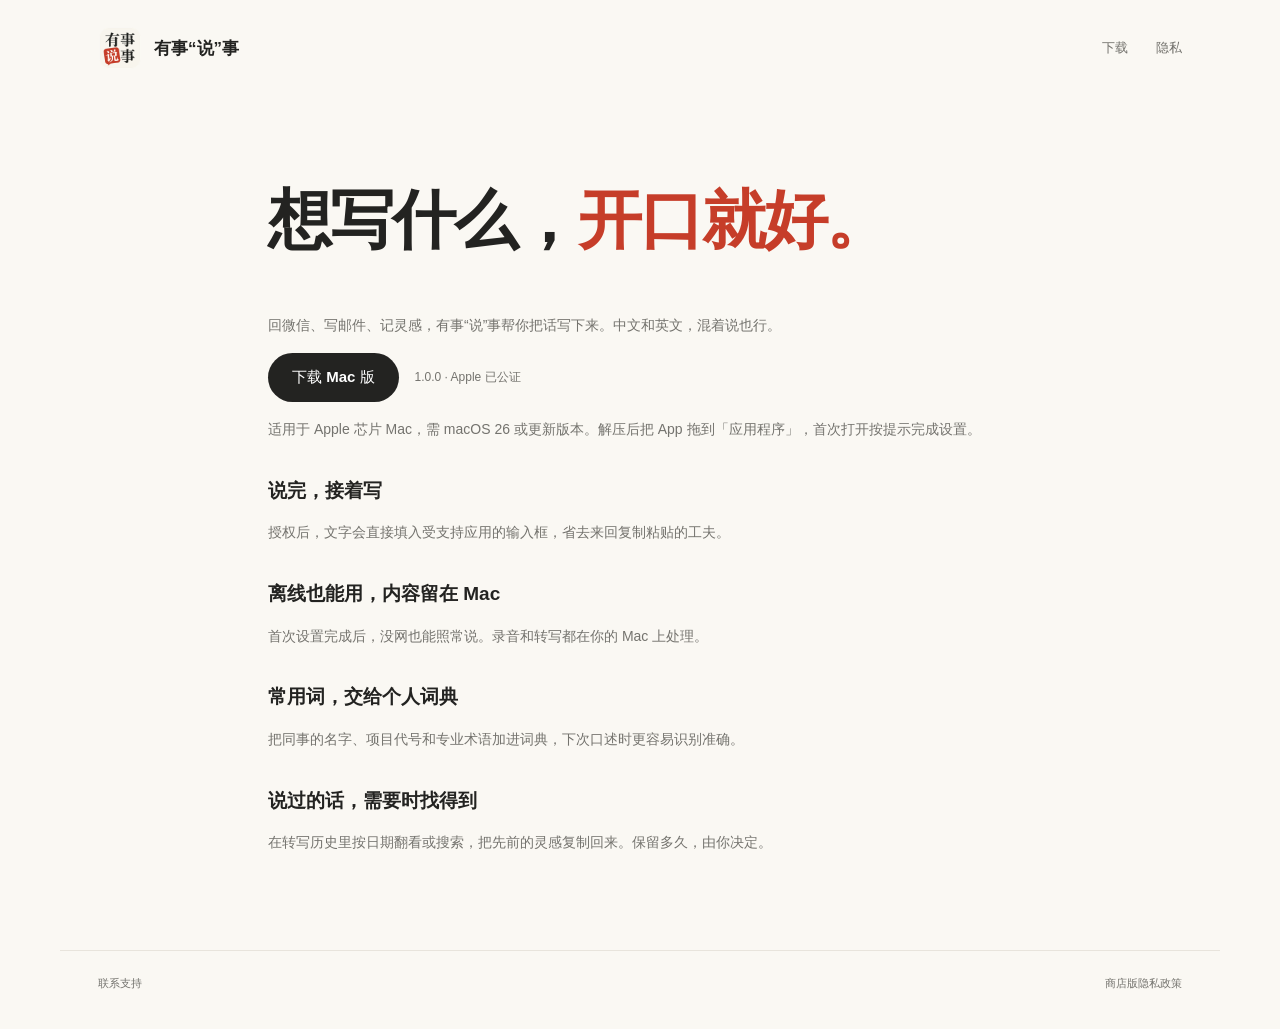
==== commit ddf6bfe7: "Polish the Mac app homepage copy" ====
--- a/index.html
+++ b/index.html
@@ -3,7 +3,7 @@
 <head>
     <meta charset="utf-8">
     <meta name="viewport" content="width=device-width, initial-scale=1">
-    <meta name="description" content="有事“说”事是一款 Mac 本地语音输入工具，支持中英混合转写、跨应用回填、个人词典和转写历史。">
+    <meta name="description" content="想写什么，开口就好。有事“说”事是为 Mac 打造的本地语音输入工具，支持中英文混合口述，在常用应用里说完就能接着写。">
     <title>有事“说”事 · Mac 本地语音输入</title>
     <link rel="stylesheet" href="styles.css">
 </head>
@@ -20,8 +20,8 @@
     </header>
 
     <main class="policy">
-        <h1>Mac 本地语音输入</h1>
-        <p>写消息、邮件或笔记时，直接说出想写的话。支持中文、英文和中英混合转写。</p>
+        <h1>想写什么，<span>开口就好。</span></h1>
+        <p>回微信、写邮件、记灵感，有事“说”事帮你把话写下来。中文和英文，混着说也行。</p>
 
         <section id="download-mac" aria-label="下载 Mac 独立版">
             <div class="download">
@@ -32,17 +32,17 @@
         </section>
 
         <section aria-label="主要功能">
-            <h2>本机离线转写</h2>
-            <p>首次设置完成后即可离线使用。录音和转写留在你的 Mac 上。</p>
+            <h2>说完，接着写</h2>
+            <p>授权后，文字会直接填入受支持应用的输入框，省去来回复制粘贴的工夫。</p>
 
-            <h2>跨应用回填</h2>
-            <p>授权后，转写结果可直接填入当前输入框，写到哪儿就说到哪儿。</p>
+            <h2>离线也能用，内容留在 Mac</h2>
+            <p>首次设置完成后，没网也能照常说。录音和转写都在你的 Mac 上处理。</p>
 
-            <h2>个人词典</h2>
-            <p>添加常用人名、品牌和专业术语，帮助 App 识别你的惯用词。</p>
+            <h2>常用词，交给个人词典</h2>
+            <p>把同事的名字、项目代号和专业术语加进词典，下次口述时更容易识别准确。</p>
 
-            <h2>转写历史</h2>
-            <p>按日期查看和搜索转写，随时复制或删除。你可以自行选择保留时间。</p>
+            <h2>说过的话，需要时找得到</h2>
+            <p>在转写历史里按日期翻看或搜索，把先前的灵感复制回来。保留多久，由你决定。</p>
         </section>
     </main>
 
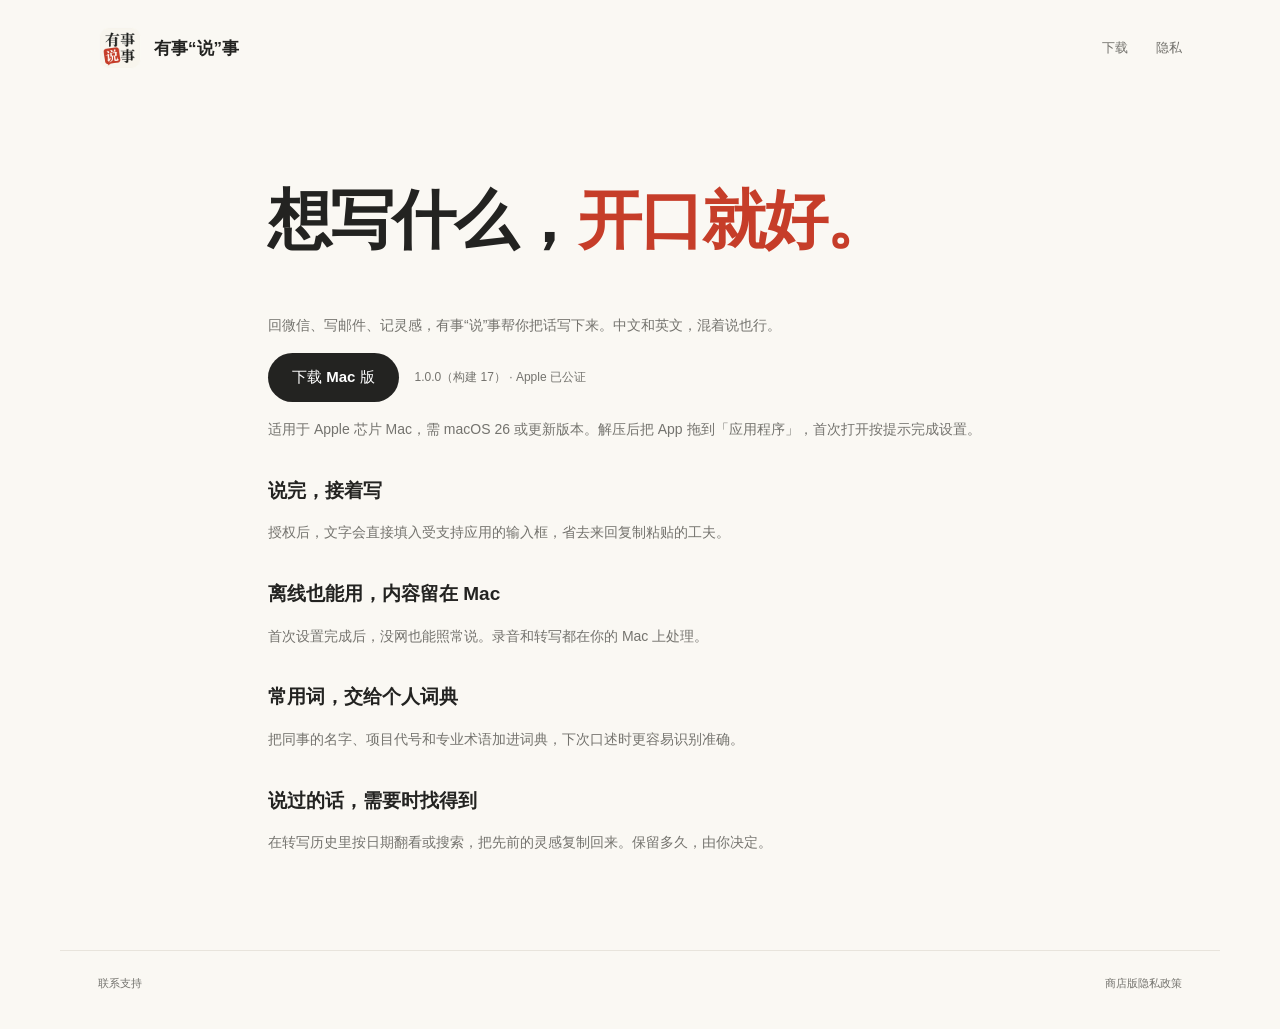
==== commit a90b1ecd: "Publish notarized Mac build 17" ====
--- a/index.html
+++ b/index.html
@@ -25,8 +25,8 @@
 
         <section id="download-mac" aria-label="下载 Mac 独立版">
             <div class="download">
-                <a class="button" href="downloads/youshi-shuoshi-mac-arm64-1.0.0.zip" download>下载 Mac 版</a>
-                <span class="download-note">1.0.0 · Apple 已公证</span>
+                <a class="button" href="https://danielxu123.github.io/youshi-shuoshi-support/downloads/youshi-shuoshi-mac-arm64-1.0.0-build17.zip" download>下载 Mac 版</a>
+                <span class="download-note">1.0.0（构建 17） · Apple 已公证</span>
             </div>
             <p>适用于 Apple 芯片 Mac，需 macOS 26 或更新版本。解压后把 App 拖到「应用程序」，首次打开按提示完成设置。</p>
         </section>
